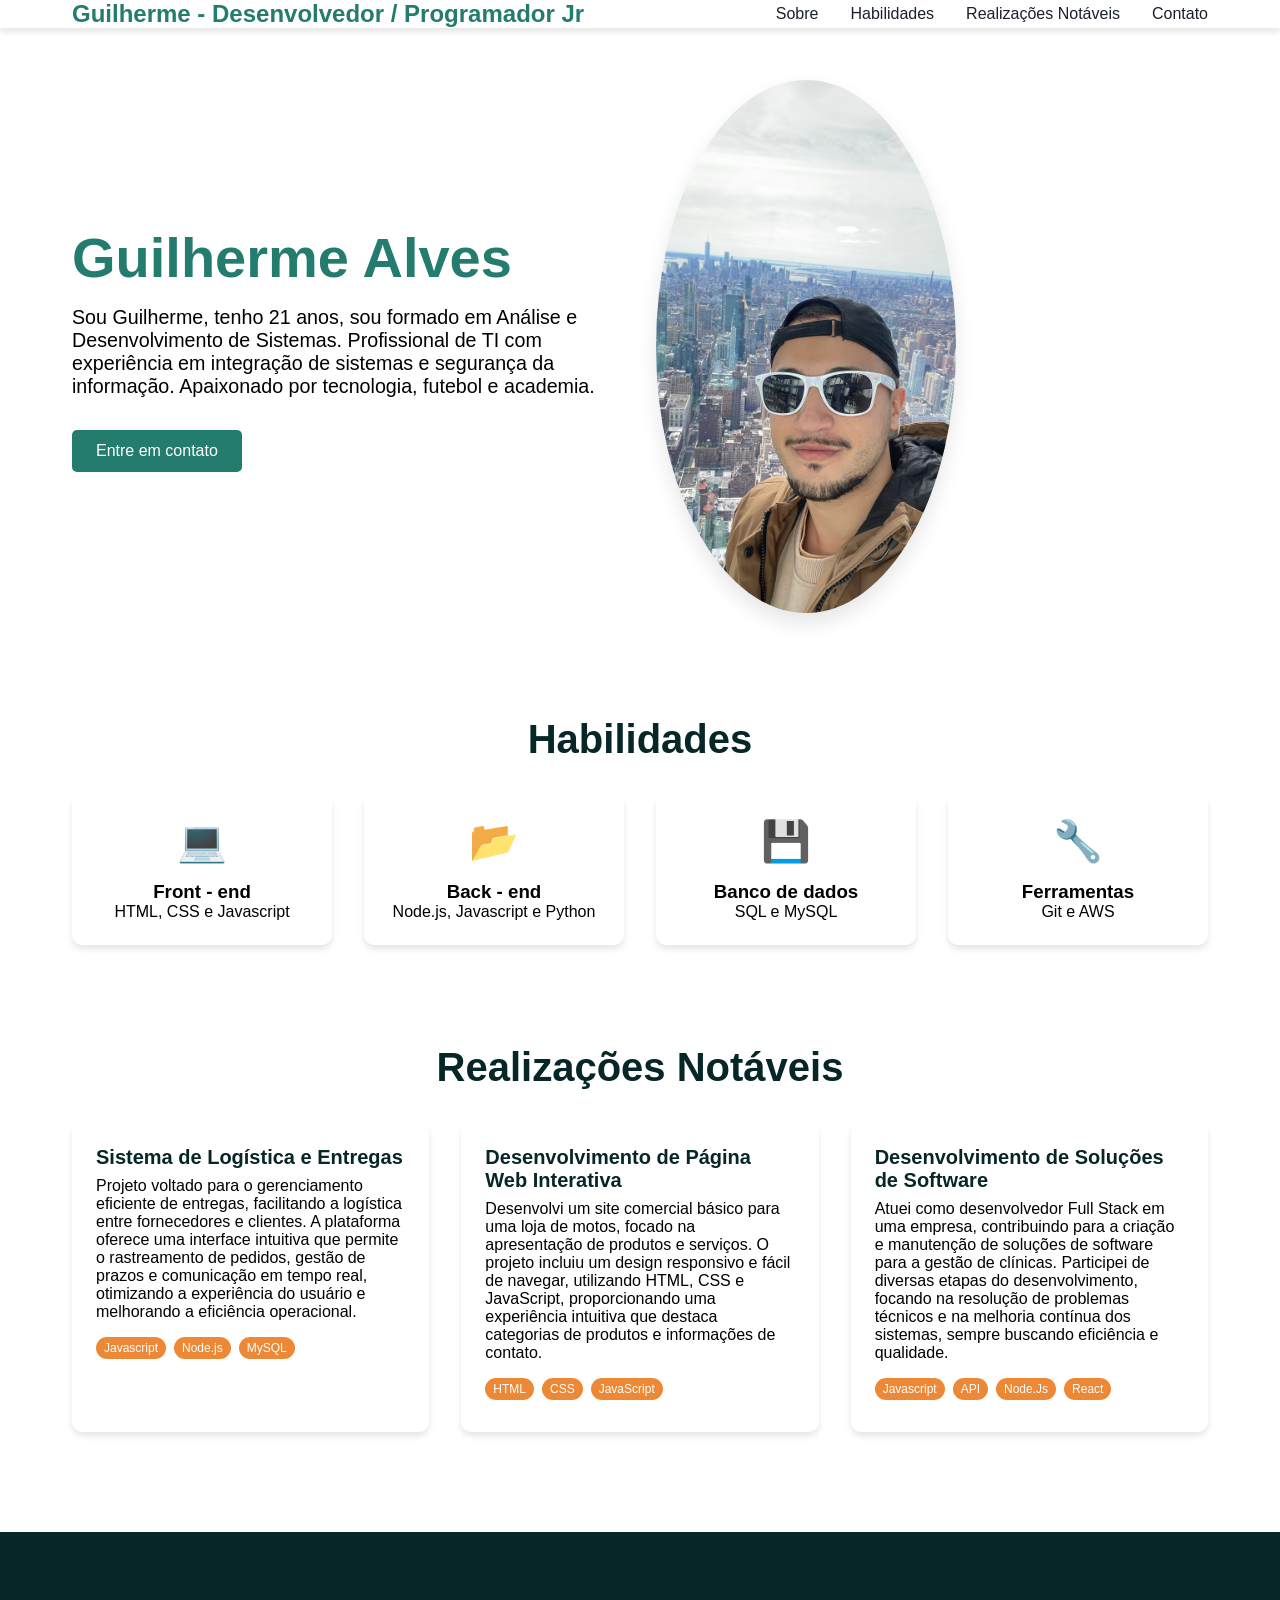
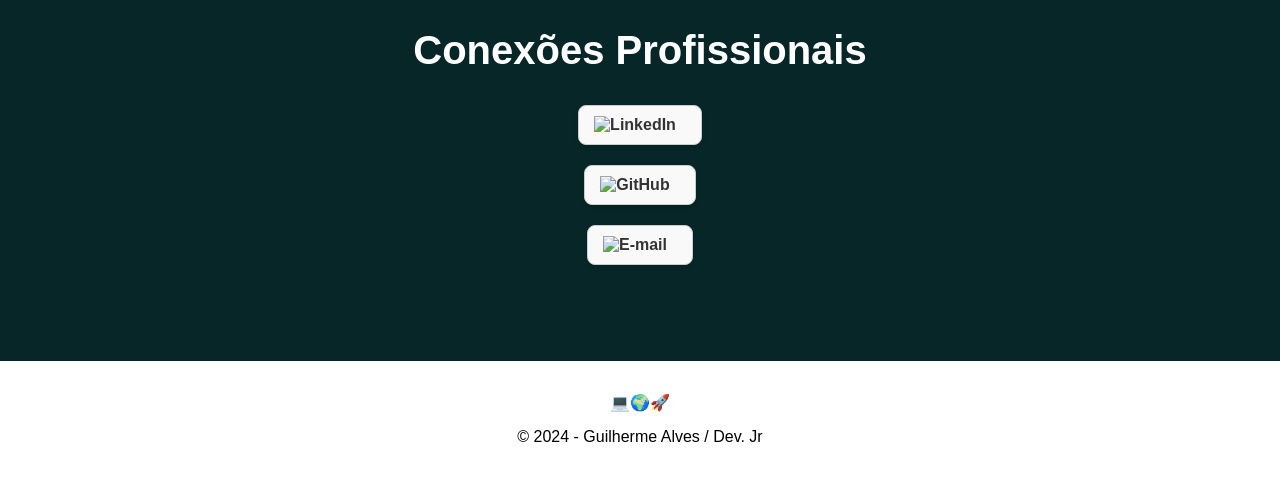
==== index.html @ bd39c985 "mensagem" ====
<!DOCTYPE html>
<html lang="pt">
    <head>
        <title> Dev Jr - Guilherme Alves</title>
        <link rel="stylesheet" href="./styles.css">
    </head>
    <body>
        <header>
            <nav class="container">
                <div class="logo"> Guilherme - Desenvolvedor / Programador Jr </div>
                <ul class="nav-links">
                    <li> <a href="#sobre"> Sobre </a> </li>
                    <li> <a href="#skills"> Habilidades </a></li>
                    <li> <a href="#carreira"> Realizações Notáveis </a></li>
                    <li> <a href="#contato"> Contato </a></li>
                </ul>
            </nav>
        </header>
        <main>
            <section id="sobre" class="dev container fade-in">
                <div class="dev-texto">
                    <h1> Guilherme Alves</h1>
                    <p> Sou Guilherme, tenho 21 anos, sou formado em Análise e Desenvolvimento de Sistemas. Profissional de TI com experiência em integração de sistemas e segurança da informação. Apaixonado por tecnologia, futebol e academia. </p>
                    <a class="botao-de-contato" href="#contato"> Entre em contato </a>
                </div>
                <div class="dev-imagem">
                    <img src="PictureGuilherme.jpeg" class="imagem-perfil">
                </div>
            </section>

            <section id="skills" class="container fade-in">
                <h2> Habilidades </h2>
                <div class="skills-grid">
                    <div class="skill-item">
                        <div class="skill-icon">&#128187;</div>
                        <h3> Front - end </h3>
                        <p> HTML, CSS e  Javascript </p>
                    </div>
                    <div class="skill-item">
                        <div class="skill-icon">&#x1F4C2;</div>
                        <h3> Back - end </h3>
                        <p> Node.js, Javascript e Python </p>
                    </div>
                    <div class="skill-item">
                        <div class="skill-icon">&#x1F4BE;</div>
                        <h3> Banco de dados </h3>
                        <p> SQL e MySQL </p>
                    </div>
                    <div class="skill-item">
                        <div class="skill-icon">&#128295;</div>
                        <h3> Ferramentas </h3>
                        <p> Git e AWS </p>
                    </div>
                </div>
            </section>

            <section id="carreira" class="container fade-in">
                <h2> Realizações Notáveis </h2>
                <div class="carreira-grid">
                    <div class="carreira-card"> 
                        <h3 class="titulo-carreira"> Sistema de Logística e Entregas </h3>
                        <p> Projeto voltado para o gerenciamento eficiente de entregas, facilitando a logística entre fornecedores e clientes. A plataforma oferece uma interface intuitiva que permite o rastreamento de pedidos, gestão de prazos e comunicação em tempo real, otimizando a experiência do usuário e melhorando a eficiência operacional. </p>
                        <div class="carreira-tags">
                            <span> Javascript </span>
                            <span> Node.js </span>
                            <span> MySQL </span>
                        </div>
                    </div>
                    <div class="carreira-card">
                        <h3 class="titulo-carreira"> Desenvolvimento de Página Web Interativa</h3>
                        <p> Desenvolvi um site comercial básico para uma loja de motos, focado na apresentação de produtos e serviços. O projeto incluiu um design responsivo e fácil de navegar, utilizando HTML, CSS e JavaScript, proporcionando uma experiência intuitiva que destaca categorias de produtos e informações de contato. </p>
                        <div  class="carreira-tags">
                            <span> HTML </span>
                            <span> CSS </span>
                            <span> JavaScript </span>
                        </div>

                    </div>
                    <div class="carreira-card">
                        <h3 class="titulo-carreira"> Desenvolvimento de Soluções de Software </h3>
                        <p> Atuei como desenvolvedor Full Stack em uma empresa, contribuindo para a criação e manutenção de soluções de software para a gestão de clínicas. Participei de diversas etapas do desenvolvimento, focando na resolução de problemas técnicos e na melhoria contínua dos sistemas, sempre buscando eficiência e qualidade. </p>
                        <div class="carreira-tags">
                            <span> Javascript </span>
                            <span> API </span>
                            <span> Node.Js </span>
                            <span> React </span>
                        </div>
                    </div>
                </div>
            </section>

            <section id="contato" class="contato fade-in">
                <h2 class="titulo-contato">Conexões Profissionais</h2>
                <div class="contato-widgets">
                    <div class="widget">
                        <a href="https://www.linkedin.com/in/guilherme-rodrigues-alves-1662601a3/" target="_blank" class="widget-link">
                            <img src="https://upload.wikimedia.org/wikipedia/commons/0/01/LinkedIn_Logo.svg" alt="LinkedIn" class="widget-icon">
                        </a>
                    </div>
                    <div class="widget">
                        <a href="https://github.com/alvvesgui" target="_blank" class="widget-link">
                            <img src="https://upload.wikimedia.org/wikipedia/commons/9/91/Octicons-mark-github.svg" alt="GitHub" class="widget-icon">
                        </a>
                    </div>
                    <div class="widget">
                        <a href="mailto:guigaralves@gmail.com" class="widget-link">
                            <img src="https://img.shields.io/badge/Gmail-D14836?style=for-the-badge&logo=gmail&logoColor=white.svg" alt="E-mail" class="widget-icon">
                        </a>
                    </div>
                </div>
            </section>

            <footer>
                <ul class="icones-footer">
                    <li>&#128187;</li>
                    <li>&#x1F30D;</li>
                    <li>&#x1F680;</li>
                </ul>
                <p>&copy;  2024  - Guilherme Alves / Dev. Jr </p>
            </footer>
        </main>
    </body>
</html>
---- styles.css ----
*, *::before, *::after {
    margin: 0;
    padding: 0;
    box-sizing: border-box;
}


:root {
    --cor-de-fundo: #f0f4f8;
    --cor-de-texto: #1a202c;
    --cor-primaria: #247c6e;
    --cor-secundaria: #072627;
    --cor-de-fundo-card: #ffffff;
    --cor-auxiliar: #ed8936;
    --fonte: 'Inter', Arial, sans-serif;
    --transicao: all 0.3s ease;
}

body {
    font-family: var(--fonte)
}

.container {
    max-width: 1200px;
    margin: 0 auto;
    padding: 0 2rem;
}

h2 {
    font-size: 2.5rem;
    margin-bottom: 2rem;
    text-align: center;
    color: var(--cor-secundaria)
}

header {
    background-color: var(--cor-de-fundo-card);
    box-shadow: 0 4px 6px rgba(0, 0, 0, 0.1);
    position: fixed;
    width: 100%;
    top: 0;
    z-index: 1000;
}

nav {
    display: flex;
    justify-content: space-between;
    align-items: center;
    padding: 1rem 0;
}


.logo {
    font-size: 1.5rem;
    font-weight: bold;
    color: var(--cor-primaria)
}

.nav-links {
    display: flex;
    list-style: none;
}

.nav-links li {
    margin-left: 2rem;
}

.nav-links a {
    color: var(--cor-de-texto);
    text-decoration: none;
    transition: var(--transicao);
}

.nav-links a:hover {
    color: var(--cor-primaria);
}

main {
    margin-top: 5rem;
}
 
section {
    padding: 6rem 0;
}

.dev {
    display: grid;
    grid-template-columns: 1fr 1fr;
    gap: 2rem;
    align-items: center;
}

.dev-texto h1 {
    font-size: 3.5rem;
    margin-bottom: 1rem;
    color: var(--cor-primaria)
}

.dev-texto p {
    font-size: 1.23rem;
    margin-bottom: 2rem;
}

.botao-de-contato {
    display: inline-block;
    background-color: var(--cor-primaria);
    color: white;
    padding: 0.75rem 1.5rem;
    border-radius: 5px;
    text-decoration: none;
    transition: var(--transicao);
}

.botao-de-contato:hover {
    background-color: var(--cor-secundaria);
}

.dev-image {
    position: relative;
}

.imagem-perfil {
    width: 100%;
    max-width: 300px;
    height: auto;
    border-radius: 50%;
    object-fit: cover;
    box-shadow: 0 10px 20px rgba(0, 0, 0, 0.1);
}

.skills-grid {
    display: grid;
    grid-template-columns: repeat(auto-fit, minmax(150px, 1fr));
    gap: 2rem;
}

.skill-item {
    background-color: var(--cor-de-fundo-card);
    padding: 1.5rem;
    border-radius: 10px;
    text-align: center;
    box-shadow: 0 4px 6px  rgba(0,0,0,0.1);
    transition: var(--transicao);
}

.skill-item:hover {
    transform: translateY(-5px);
}

.skill-icon {
    font-size: 2.5rem;
    margin-bottom: 1rem;
}

#carreira, #skills {
    margin-top: 100px;
    margin-bottom: 100px;
}

.carreira-grid {
    display: grid;
    grid-template-columns: repeat(auto-fit, minmax(300px, 1fr));
    gap: 2rem;
}

.carreira-card {
    background-color: var(--cor-de-fundo-card);
    border-radius: 10px;
    box-shadow: 0 4px 6px rgba(0,0,0,0.1);
    transition: var(--transicao);
    padding: 1.5rem;
}

.carreira-card:hover {
    transform: translateY(-5px);
}

.titulo-carreira {
    font-size: 1.25rem;
    margin-bottom: 0.5rem;
    color: var(--cor-secundaria);
}

.carreira-tags {
    display: flex;
    flex-wrap:  wrap;
    margin-top: 1rem;
}

.carreira-tags span {
    background-color: var(--cor-auxiliar);
    color: white;
    padding: 0.25rem 0.5rem;
    border-radius: 20px;
    font-size: 0.75rem;
    margin-right: 0.5rem;
    margin-bottom: 0.5rem;
}

.contato {
    background-color: var(--cor-secundaria);
    color: white;
}

.contato-form {
    max-width: 600px;
    margin: 0 auto;
}

.contato-widgets {
    display: flex;
    flex-direction: column;
    align-items: center; /* Centraliza os itens horizontalmente */
    gap: 20px; /* Espaço entre os widgets */
    margin-top: 20px; /* Espaçamento acima dos widgets */
}

.widget {
    display: flex;
    align-items: center;
    background-color: #f9f9f9; /* Fundo claro */
    border: 1px solid #ccc; /* Borda cinza clara */
    border-radius: 8px; /* Bordas arredondadas */
    padding: 10px 15px; /* Espaçamento interno */
    box-shadow: 0 2px 4px rgba(0, 0, 0, 0.1); /* Sombra suave */
    transition: transform 0.2s; /* Transição suave para hover */
}

.widget:hover {
    transform: translateY(-2px); /* Levanta o widget ao passar o mouse */
}

.widget-link {
    text-decoration: none;
    color: #333; /* Cor do texto */
    font-weight: bold;
}

.widget-icon {
    width: 50px; /* Tamanho do ícone */
    height: 30px; /* Tamanho do ícone */
    margin-right: 10px; /* Espaçamento entre ícone e texto */
}

label {
    display: block;
    margin-bottom: 0.5rem;
}

input, textarea {
    width: 100%;
    padding: 0.75rem;
    border: 1px solid rgba(255, 255, 255, 0.2);
    border-radius: 5px;
    background-color: rgba(255, 255, 255, 0.1);
    color: white; 
}

button {
    background-color: var(--cor-auxiliar);
    color: white;
    padding: 0.75rem 1.5rem;
    border: none;
    border-radius: 5px;
    cursor: pointer; 
}

.titulo-contato {
    color: white;
}

footer {
    background-color: var(--cor-de-fundo-card);
    text-align: center;
    padding: 2rem 0;
}

.icones-footer {
    display: flex;
    justify-content: center;
    list-style: none;
    margin-bottom: 1rem;
}

@keyframes fade {
    from { opacity: 0; transform: translateY(20px); }
    to { opacity: 1; transform: translateY(0); }
}

.fade-in {
    animation: fade 1s ease-out;
}
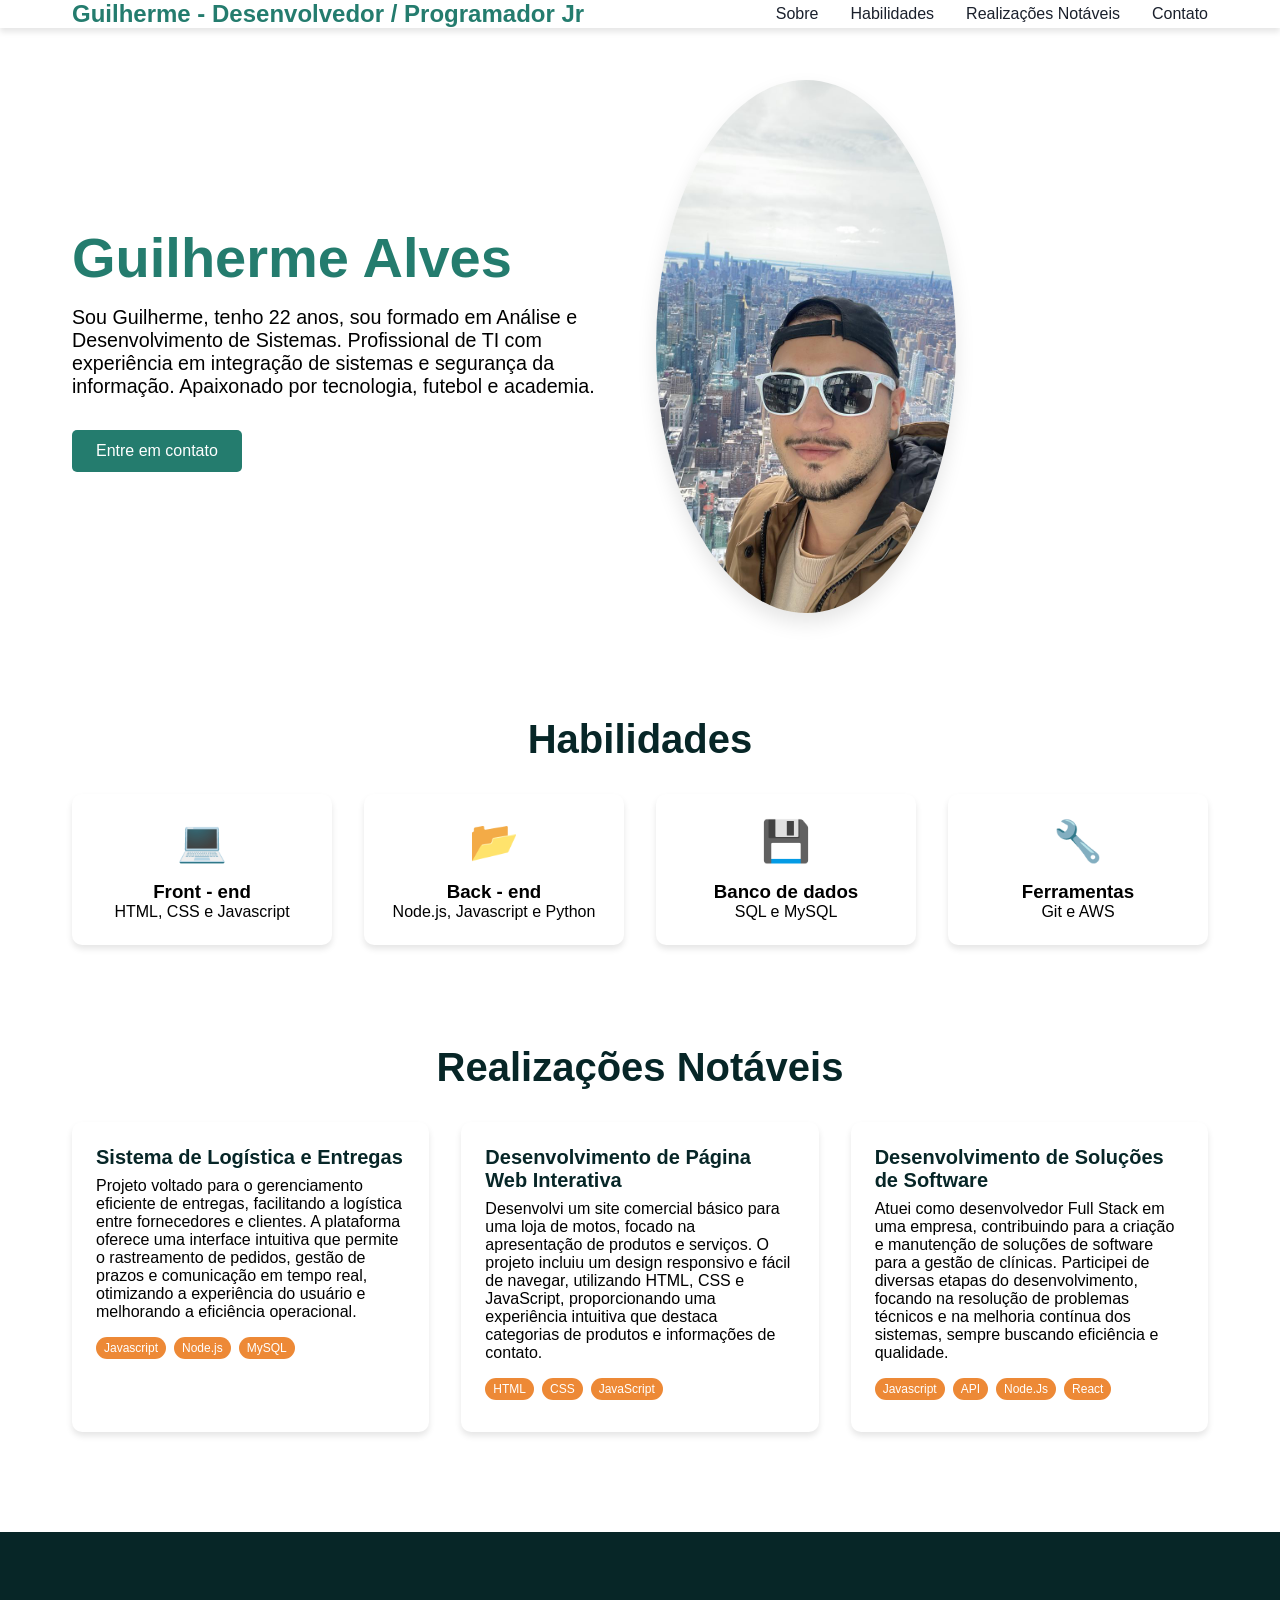
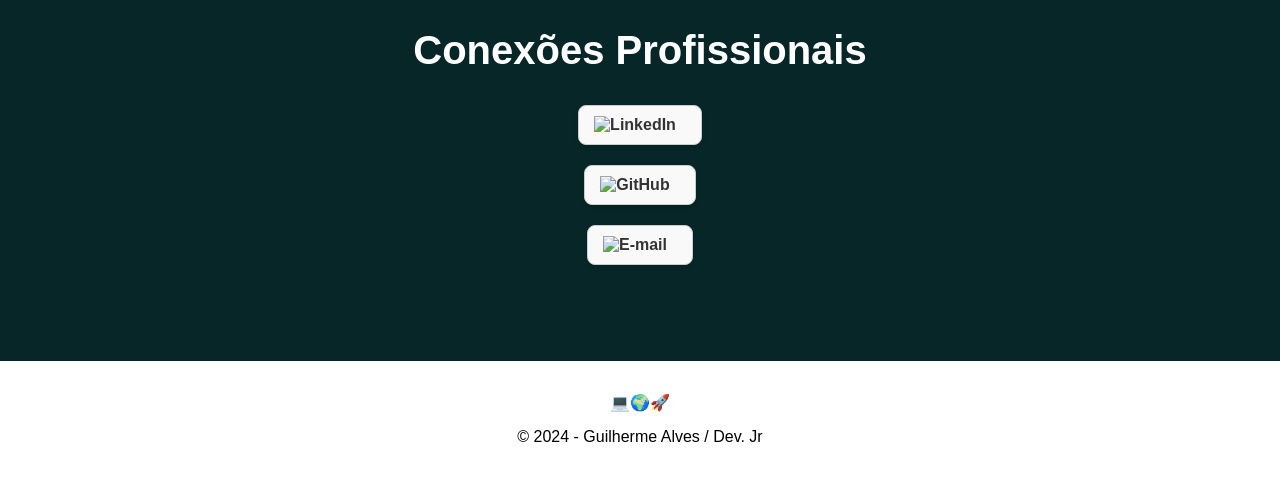
==== commit 8acaf166: "Atualizei a idade" ====
--- a/index.html
+++ b/index.html
@@ -20,7 +20,7 @@
             <section id="sobre" class="dev container fade-in">
                 <div class="dev-texto">
                     <h1> Guilherme Alves</h1>
-                    <p> Sou Guilherme, tenho 21 anos, sou formado em Análise e Desenvolvimento de Sistemas. Profissional de TI com experiência em integração de sistemas e segurança da informação. Apaixonado por tecnologia, futebol e academia. </p>
+                    <p> Sou Guilherme, tenho 22 anos, sou formado em Análise e Desenvolvimento de Sistemas. Profissional de TI com experiência em integração de sistemas e segurança da informação. Apaixonado por tecnologia, futebol e academia. </p>
                     <a class="botao-de-contato" href="#contato"> Entre em contato </a>
                 </div>
                 <div class="dev-imagem">
